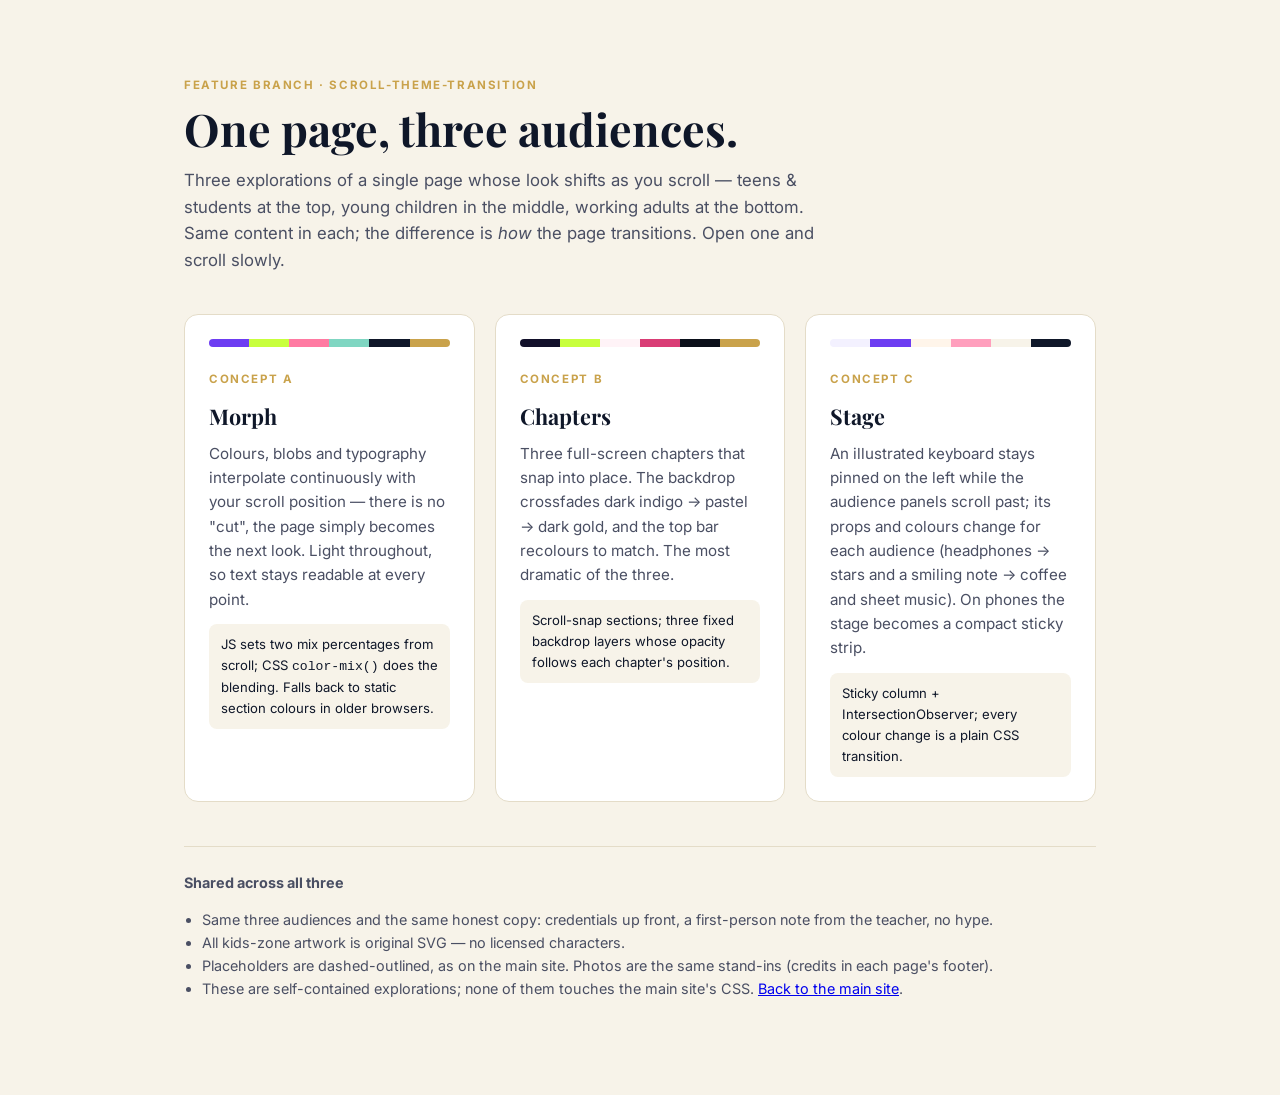
==== concepts/index.html @ 68f3565a "Add three scroll-transition concept pages (morph, chapters, stage) One page whose look shifts by aud" ====
<!DOCTYPE html>
<html lang="en">
<head>
<meta charset="UTF-8">
<meta name="viewport" content="width=device-width, initial-scale=1.0">
<title>Scroll concepts — [Studio Name] Piano Studio</title>
<link rel="preconnect" href="https://fonts.googleapis.com">
<link href="https://fonts.googleapis.com/css2?family=Playfair+Display:wght@600;700&family=Inter:wght@400;500;600;700&display=swap" rel="stylesheet">
<style>
* { box-sizing: border-box; }
body { margin: 0; background: #f7f3e9; color: #0f1729; font-family: "Inter", system-ui, sans-serif; line-height: 1.6; -webkit-font-smoothing: antialiased; }
.container { max-width: 960px; margin: 0 auto; padding: 64px 24px 80px; }
h1 { font-family: "Playfair Display", Georgia, serif; font-size: clamp(2rem, 4vw, 2.8rem); margin: 0 0 .3em; line-height: 1.1; }
.lead { color: #4a4f63; max-width: 640px; margin: 0 0 40px; font-size: 1.05rem; }
.grid { display: grid; gap: 20px; grid-template-columns: repeat(auto-fit, minmax(260px, 1fr)); }
a.card { display: block; text-decoration: none; color: inherit; background: #fff; border: 1px solid #e4dcc8; border-radius: 14px; padding: 24px; transition: transform .18s, box-shadow .18s; }
a.card:hover { transform: translateY(-3px); box-shadow: 0 14px 34px rgba(15, 23, 41, .1); }
.tag { display: inline-block; font-size: .72rem; font-weight: 700; letter-spacing: .14em; text-transform: uppercase; color: #c9a24b; margin-bottom: 10px; }
.card h2 { font-family: "Playfair Display", Georgia, serif; font-size: 1.35rem; margin: 0 0 .4em; }
.card p { margin: 0 0 12px; color: #4a4f63; font-size: .95rem; }
.card .how { font-size: .82rem; color: #0f1729; background: #f7f3e9; border-radius: 8px; padding: 10px 12px; }
.strip { display: flex; height: 8px; border-radius: 999px; overflow: hidden; margin: 0 0 18px; }
.strip span { flex: 1; }
.notes { margin-top: 44px; padding-top: 24px; border-top: 1px solid #e4dcc8; color: #4a4f63; font-size: .9rem; }
.notes ul { padding-left: 18px; }
</style>
</head>
<body>
<div class="container">
  <p class="tag">Feature branch · scroll-theme-transition</p>
  <h1>One page, three audiences.</h1>
  <p class="lead">Three explorations of a single page whose look shifts as you scroll — teens &amp; students at the top, young children in the middle, working adults at the bottom. Same content in each; the difference is <em>how</em> the page transitions. Open one and scroll slowly.</p>

  <div class="grid">
    <a class="card" href="scroll-morph.html">
      <div class="strip"><span style="background:#6d3df2"></span><span style="background:#c8ff3d"></span><span style="background:#ff7aa2"></span><span style="background:#7fd6c2"></span><span style="background:#0f1729"></span><span style="background:#c9a24b"></span></div>
      <span class="tag">Concept A</span>
      <h2>Morph</h2>
      <p>Colours, blobs and typography interpolate continuously with your scroll position — there is no "cut", the page simply becomes the next look. Light throughout, so text stays readable at every point.</p>
      <div class="how">JS sets two mix percentages from scroll; CSS <code>color-mix()</code> does the blending. Falls back to static section colours in older browsers.</div>
    </a>
    <a class="card" href="scroll-chapters.html">
      <div class="strip"><span style="background:#12102a"></span><span style="background:#c8ff3d"></span><span style="background:#fff3f7"></span><span style="background:#d93d75"></span><span style="background:#0b0f1a"></span><span style="background:#c9a24b"></span></div>
      <span class="tag">Concept B</span>
      <h2>Chapters</h2>
      <p>Three full-screen chapters that snap into place. The backdrop crossfades dark indigo → pastel → dark gold, and the top bar recolours to match. The most dramatic of the three.</p>
      <div class="how">Scroll-snap sections; three fixed backdrop layers whose opacity follows each chapter's position.</div>
    </a>
    <a class="card" href="scroll-stage.html">
      <div class="strip"><span style="background:#f3f1ff"></span><span style="background:#6d3df2"></span><span style="background:#fff5ea"></span><span style="background:#ff9fbd"></span><span style="background:#f7f3e9"></span><span style="background:#0f1729"></span></div>
      <span class="tag">Concept C</span>
      <h2>Stage</h2>
      <p>An illustrated keyboard stays pinned on the left while the audience panels scroll past; its props and colours change for each audience (headphones → stars and a smiling note → coffee and sheet music). On phones the stage becomes a compact sticky strip.</p>
      <div class="how">Sticky column + IntersectionObserver; every colour change is a plain CSS transition.</div>
    </a>
  </div>

  <div class="notes">
    <strong>Shared across all three</strong>
    <ul>
      <li>Same three audiences and the same honest copy: credentials up front, a first-person note from the teacher, no hype.</li>
      <li>All kids-zone artwork is original SVG — no licensed characters.</li>
      <li>Placeholders are dashed-outlined, as on the main site. Photos are the same stand-ins (credits in each page's footer).</li>
      <li>These are self-contained explorations; none of them touches the main site's CSS. <a href="../index.html">Back to the main site</a>.</li>
    </ul>
  </div>
</div>
</body>
</html>
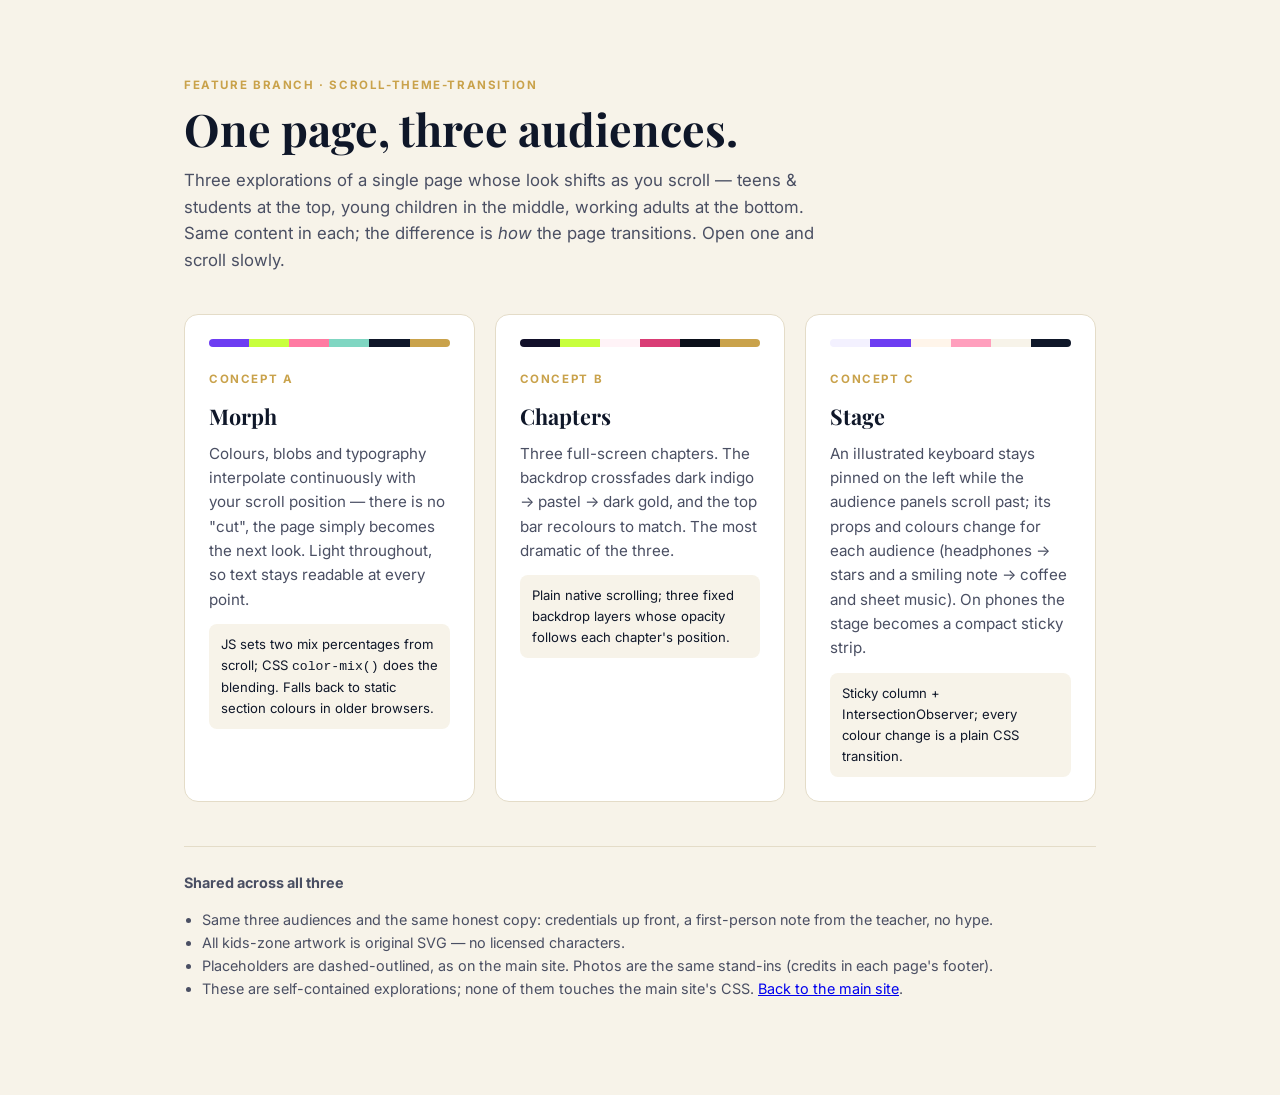
==== commit 19257ff2: "Drop scroll-snap from the Chapters concept Proximity snapping grabbed the scroll mid-crossfade and r" ====
--- a/concepts/index.html
+++ b/concepts/index.html
@@ -43,8 +43,8 @@
       <div class="strip"><span style="background:#12102a"></span><span style="background:#c8ff3d"></span><span style="background:#fff3f7"></span><span style="background:#d93d75"></span><span style="background:#0b0f1a"></span><span style="background:#c9a24b"></span></div>
       <span class="tag">Concept B</span>
       <h2>Chapters</h2>
-      <p>Three full-screen chapters that snap into place. The backdrop crossfades dark indigo → pastel → dark gold, and the top bar recolours to match. The most dramatic of the three.</p>
-      <div class="how">Scroll-snap sections; three fixed backdrop layers whose opacity follows each chapter's position.</div>
+      <p>Three full-screen chapters. The backdrop crossfades dark indigo → pastel → dark gold, and the top bar recolours to match. The most dramatic of the three.</p>
+      <div class="how">Plain native scrolling; three fixed backdrop layers whose opacity follows each chapter's position.</div>
     </a>
     <a class="card" href="scroll-stage.html">
       <div class="strip"><span style="background:#f3f1ff"></span><span style="background:#6d3df2"></span><span style="background:#fff5ea"></span><span style="background:#ff9fbd"></span><span style="background:#f7f3e9"></span><span style="background:#0f1729"></span></div>
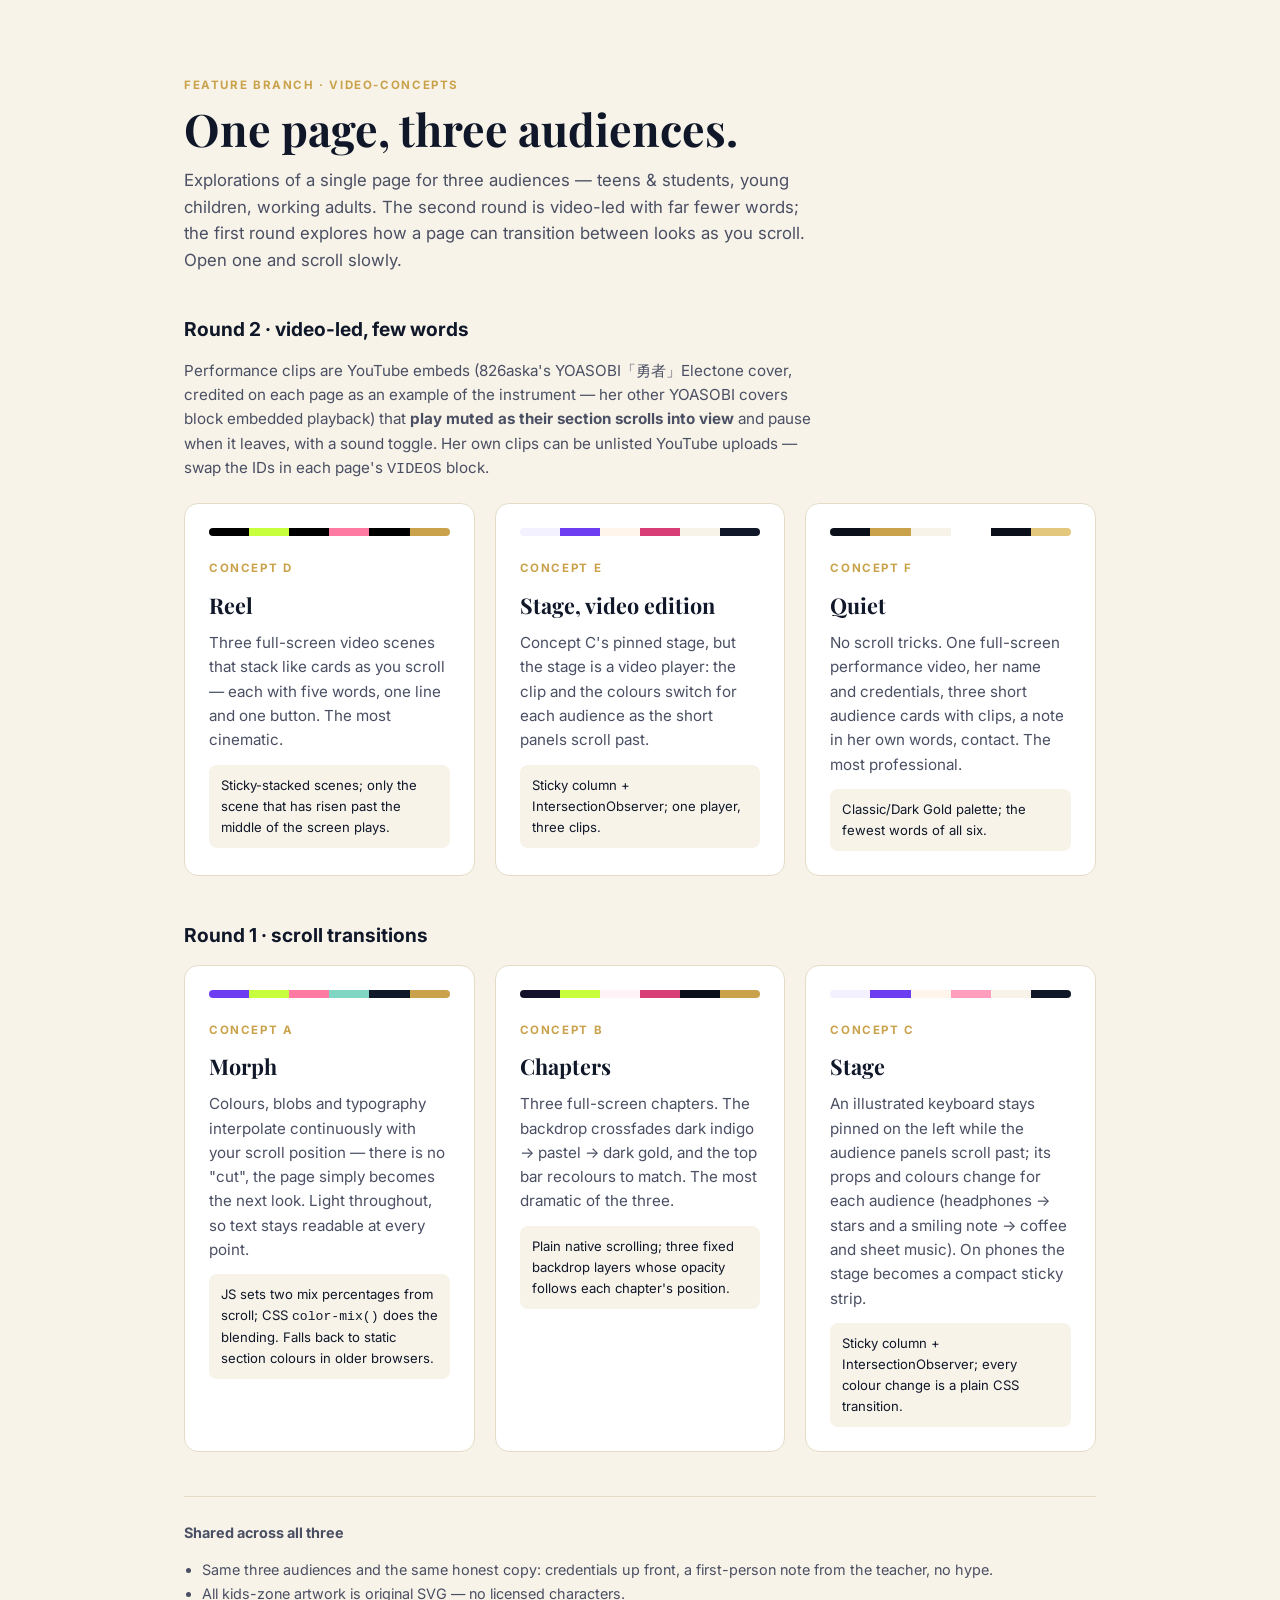
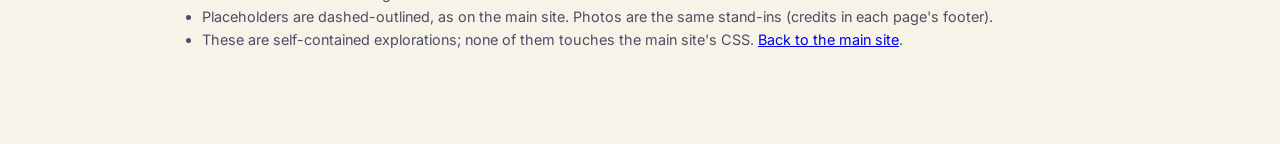
==== commit ac7f4114: "Add video-led concepts (reel, stage, quiet) with scroll-triggered YouTube playback Round-two respons" ====
--- a/concepts/index.html
+++ b/concepts/index.html
@@ -27,10 +27,37 @@
 </head>
 <body>
 <div class="container">
-  <p class="tag">Feature branch · scroll-theme-transition</p>
+  <p class="tag">Feature branch · video-concepts</p>
   <h1>One page, three audiences.</h1>
-  <p class="lead">Three explorations of a single page whose look shifts as you scroll — teens &amp; students at the top, young children in the middle, working adults at the bottom. Same content in each; the difference is <em>how</em> the page transitions. Open one and scroll slowly.</p>
+  <p class="lead">Explorations of a single page for three audiences — teens &amp; students, young children, working adults. The second round is video-led with far fewer words; the first round explores how a page can transition between looks as you scroll. Open one and scroll slowly.</p>
 
+  <h2 style="font-size:1.2rem;margin:0 0 14px">Round 2 · video-led, few words</h2>
+  <p class="lead" style="margin-bottom:22px;font-size:.95rem">Performance clips are YouTube embeds (826aska's YOASOBI「勇者」Electone cover, credited on each page as an example of the instrument — her other YOASOBI covers block embedded playback) that <strong>play muted as their section scrolls into view</strong> and pause when it leaves, with a sound toggle. Her own clips can be unlisted YouTube uploads — swap the IDs in each page's <code>VIDEOS</code> block.</p>
+  <div class="grid" style="margin-bottom:44px">
+    <a class="card" href="video-reel.html">
+      <div class="strip"><span style="background:#000"></span><span style="background:#c8ff3d"></span><span style="background:#000"></span><span style="background:#ff7aa2"></span><span style="background:#000"></span><span style="background:#c9a24b"></span></div>
+      <span class="tag">Concept D</span>
+      <h2>Reel</h2>
+      <p>Three full-screen video scenes that stack like cards as you scroll — each with five words, one line and one button. The most cinematic.</p>
+      <div class="how">Sticky-stacked scenes; only the scene that has risen past the middle of the screen plays.</div>
+    </a>
+    <a class="card" href="video-stage.html">
+      <div class="strip"><span style="background:#f3f1ff"></span><span style="background:#6d3df2"></span><span style="background:#fff5ea"></span><span style="background:#d93d75"></span><span style="background:#f7f3e9"></span><span style="background:#0f1729"></span></div>
+      <span class="tag">Concept E</span>
+      <h2>Stage, video edition</h2>
+      <p>Concept C's pinned stage, but the stage is a video player: the clip and the colours switch for each audience as the short panels scroll past.</p>
+      <div class="how">Sticky column + IntersectionObserver; one player, three clips.</div>
+    </a>
+    <a class="card" href="video-quiet.html">
+      <div class="strip"><span style="background:#0b0f1a"></span><span style="background:#c9a24b"></span><span style="background:#f7f3e9"></span><span style="background:#fff"></span><span style="background:#0b0f1a"></span><span style="background:#e2c77d"></span></div>
+      <span class="tag">Concept F</span>
+      <h2>Quiet</h2>
+      <p>No scroll tricks. One full-screen performance video, her name and credentials, three short audience cards with clips, a note in her own words, contact. The most professional.</p>
+      <div class="how">Classic/Dark Gold palette; the fewest words of all six.</div>
+    </a>
+  </div>
+
+  <h2 style="font-size:1.2rem;margin:0 0 14px">Round 1 · scroll transitions</h2>
   <div class="grid">
     <a class="card" href="scroll-morph.html">
       <div class="strip"><span style="background:#6d3df2"></span><span style="background:#c8ff3d"></span><span style="background:#ff7aa2"></span><span style="background:#7fd6c2"></span><span style="background:#0f1729"></span><span style="background:#c9a24b"></span></div>
